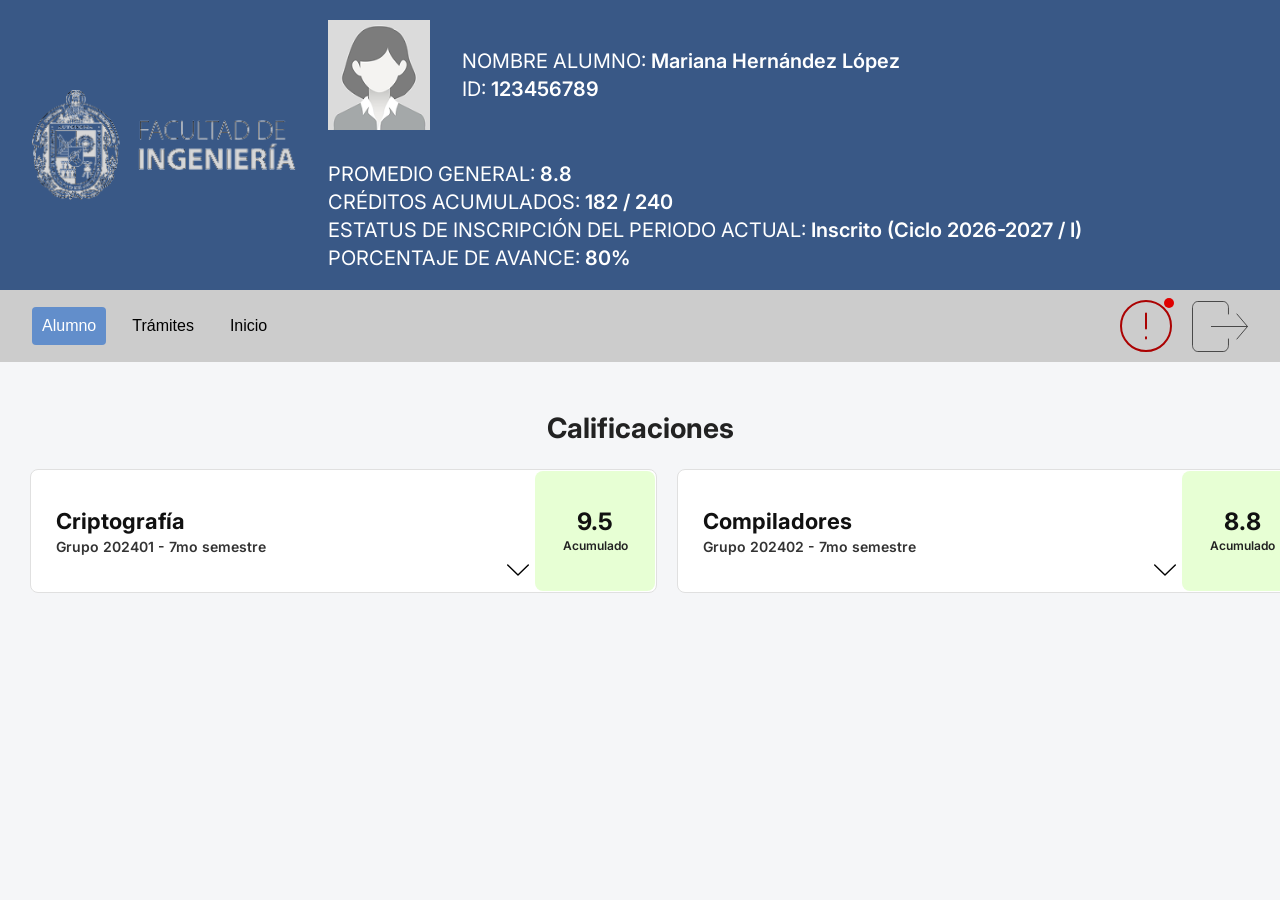
==== paginas/calificaciones.html @ f7705b36 "Creacion de componentes faltantes y agregar codigo a la pagina de calificaciones" ====
<!DOCTYPE html>
<html lang="es">

<head>
    <meta charset="UTF-8" />
    <meta name="viewport" content="width=device-width, initial-scale=1.0" />
    <title>Calificaciones - Portal Académico Estudiantil</title>
    <link rel="preconnect" href="https://fonts.googleapis.com" />
    <link rel="preconnect" href="https://fonts.gstatic.com" crossorigin />
    <link href="https://fonts.googleapis.com/css2?family=Inter:wght@300;400;600;700&display=swap" rel="stylesheet" />

    <link rel="stylesheet" href="../css/global.css" />
    <link rel="stylesheet" href="../css/portal.css" />
</head>

<body>
    <portal-header></portal-header>

    <barra-navegacion activo="alumno"></barra-navegacion>

    <main class="contenedor-principal">
        <h1
            style="font-family: 'Inter', sans-serif; font-size: 28px; font-weight: 700; text-align: center; margin: 24px 0;">
            Calificaciones
        </h1>

        <section style="display: grid; grid-template-columns: repeat(3, 1fr); gap: 20px; justify-items: center;">
            <tarjeta-calificacion materia="Criptografía" grupo="Grupo 202401 - 7mo semestre" calificacion="9.5"
                parcial1="90" parcial2="80" parcial3="80" tareas="95" final="70">
            </tarjeta-calificacion>

            <tarjeta-calificacion materia="Compiladores" grupo="Grupo 202402 - 7mo semestre" calificacion="8.8"
                parcial1="85" parcial2="90" parcial3="88" tareas="92" final="85">
            </tarjeta-calificacion>

            <tarjeta-calificacion materia="Interfaces de Usuario" grupo="Grupo 202403 - 7mo semestre">
            </tarjeta-calificacion>
        </section>
    </main>

    <script type="module" src="../js/calificaciones.js"></script>
</body>

</html>
---- css/global.css ----
* {
    box-sizing: border-box;
    margin: 0;
    padding: 0;
}

body {
    background-color: #F5F6F8;
    color: #222222;
    font-family: 'Segoe UI', Roboto, Helvetica, Arial, sans-serif;
    min-height: 100vh;
    display: flex;
    flex-direction: column;
}
---- css/portal.css ----
/* =========================================
   CONTENEDOR BASE D
   ========================================= */
.contenedor-principal {
    flex: 1;
    max-width: 1300px;
    width: 100%;
    margin: 0 auto;
    padding: 25px 30px;
}

.panel-blanco {
    background-color: #FFFFFF;
    border: 1px solid #E0E0E0;
    border-radius: 8px;
    padding: 20px;
    box-shadow: 0 2px 5px rgba(0, 0, 0, 0.03);
}
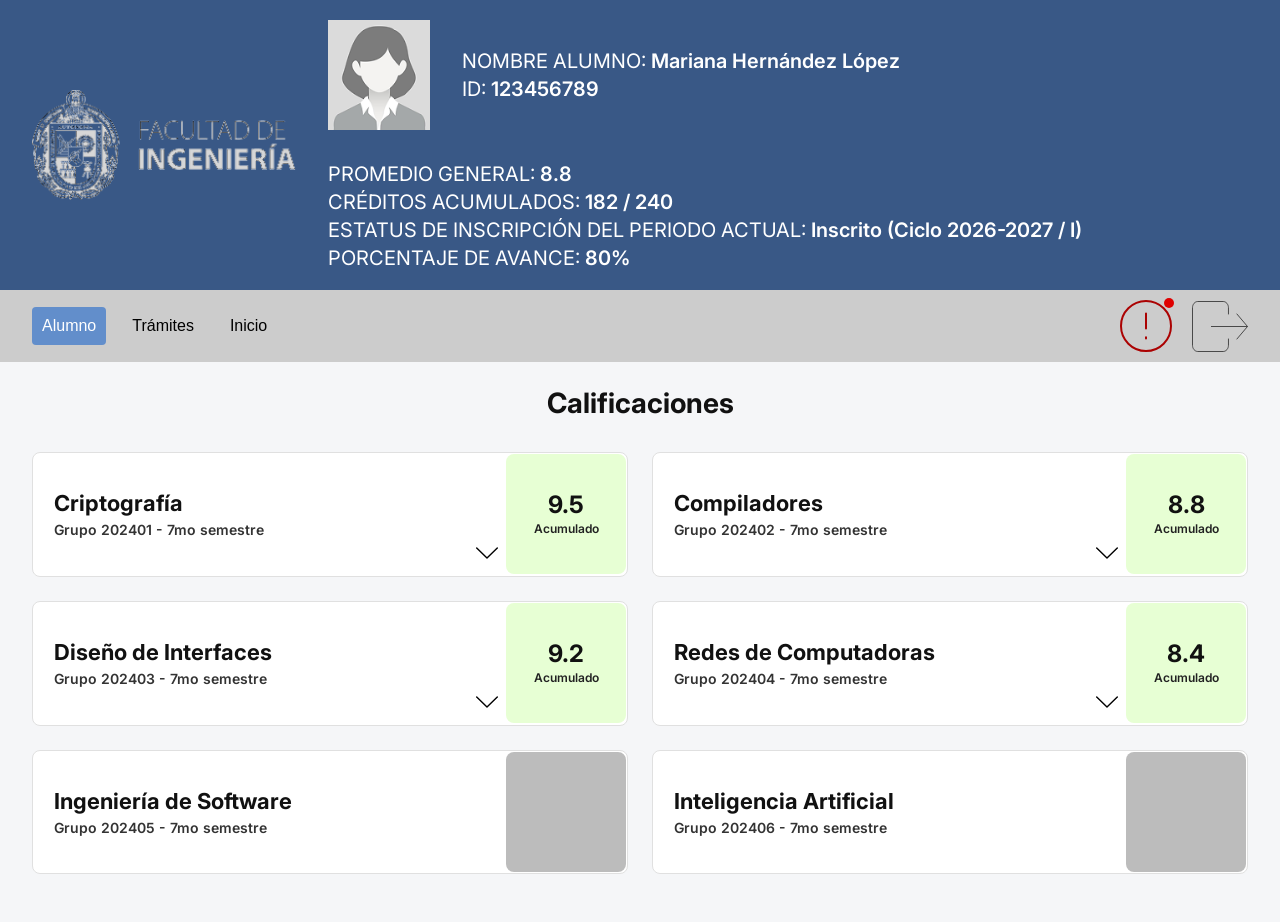
==== commit 25e3fe30: "Se modificaron algunos componentes y se crearon páginas Se pulieron algunos componente y se realizar" ====
--- a/paginas/calificaciones.html
+++ b/paginas/calificaciones.html
@@ -11,6 +11,7 @@
 
     <link rel="stylesheet" href="../css/global.css" />
     <link rel="stylesheet" href="../css/portal.css" />
+    <link rel="stylesheet" href="../css/calificaciones.css" />
 </head>
 
 <body>
@@ -18,22 +19,62 @@
 
     <barra-navegacion activo="alumno"></barra-navegacion>
 
-    <main class="contenedor-principal">
-        <h1
-            style="font-family: 'Inter', sans-serif; font-size: 28px; font-weight: 700; text-align: center; margin: 24px 0;">
-            Calificaciones
-        </h1>
+    <main class="contenedor-principal calificaciones-contenedor">
+        <h1 class="calificaciones-titulo">Calificaciones</h1>
 
-        <section style="display: grid; grid-template-columns: repeat(3, 1fr); gap: 20px; justify-items: center;">
-            <tarjeta-calificacion materia="Criptografía" grupo="Grupo 202401 - 7mo semestre" calificacion="9.5"
-                parcial1="90" parcial2="80" parcial3="80" tareas="95" final="70">
+        <section class="grid-calificaciones" aria-label="Listado de calificaciones">
+            <tarjeta-calificacion
+                materia="Criptografía"
+                grupo="Grupo 202401 - 7mo semestre"
+                calificacion="9.5"
+                parcial1="90"
+                parcial2="95"
+                parcial3="98"
+                tareas="95"
+                final="92">
             </tarjeta-calificacion>
 
-            <tarjeta-calificacion materia="Compiladores" grupo="Grupo 202402 - 7mo semestre" calificacion="8.8"
-                parcial1="85" parcial2="90" parcial3="88" tareas="92" final="85">
+            <tarjeta-calificacion
+                materia="Compiladores"
+                grupo="Grupo 202402 - 7mo semestre"
+                calificacion="8.8"
+                parcial1="85"
+                parcial2="90"
+                parcial3="88"
+                tareas="92"
+                final="85">
             </tarjeta-calificacion>
 
-            <tarjeta-calificacion materia="Interfaces de Usuario" grupo="Grupo 202403 - 7mo semestre">
+            <tarjeta-calificacion
+                materia="Diseño de Interfaces"
+                grupo="Grupo 202403 - 7mo semestre"
+                calificacion="9.2"
+                parcial1="90"
+                parcial2="92"
+                parcial3="95"
+                tareas="94"
+                final="90">
+            </tarjeta-calificacion>
+
+            <tarjeta-calificacion
+                materia="Redes de Computadoras"
+                grupo="Grupo 202404 - 7mo semestre"
+                calificacion="8.4"
+                parcial1="80"
+                parcial2="86"
+                parcial3="85"
+                tareas="88"
+                final="82">
+            </tarjeta-calificacion>
+
+            <tarjeta-calificacion
+                materia="Ingeniería de Software"
+                grupo="Grupo 202405 - 7mo semestre">
+            </tarjeta-calificacion>
+
+            <tarjeta-calificacion
+                materia="Inteligencia Artificial"
+                grupo="Grupo 202406 - 7mo semestre">
             </tarjeta-calificacion>
         </section>
     </main>
--- a/css/calificaciones.css
+++ b/css/calificaciones.css
@@ -0,0 +1,41 @@
+/* =========================================
+   LAYOUT DE LA PÁGINA DE CALIFICACIONES
+   ========================================= */
+.calificaciones-contenedor {
+    max-width: 1600px;
+    width: 100%;
+    margin: 0 auto;
+    padding: 24px 32px 48px;
+}
+
+.calificaciones-titulo {
+    font-family: 'Inter', 'Segoe UI', Roboto, Helvetica, Arial, sans-serif;
+    font-size: 28px;
+    font-weight: 700;
+    color: #111111;
+    text-align: center;
+    margin-bottom: 32px;
+}
+
+.grid-calificaciones {
+    display: grid;
+    grid-template-columns: repeat(auto-fit, minmax(min(100%, 440px), 1fr));
+    align-items: start;
+    gap: 24px;
+    width: 100%;
+}
+
+@media (max-width: 600px) {
+    .calificaciones-contenedor {
+        padding: 16px 16px 36px;
+    }
+
+    .calificaciones-titulo {
+        font-size: 24px;
+        margin-bottom: 20px;
+    }
+
+    .grid-calificaciones {
+        gap: 16px;
+    }
+}
